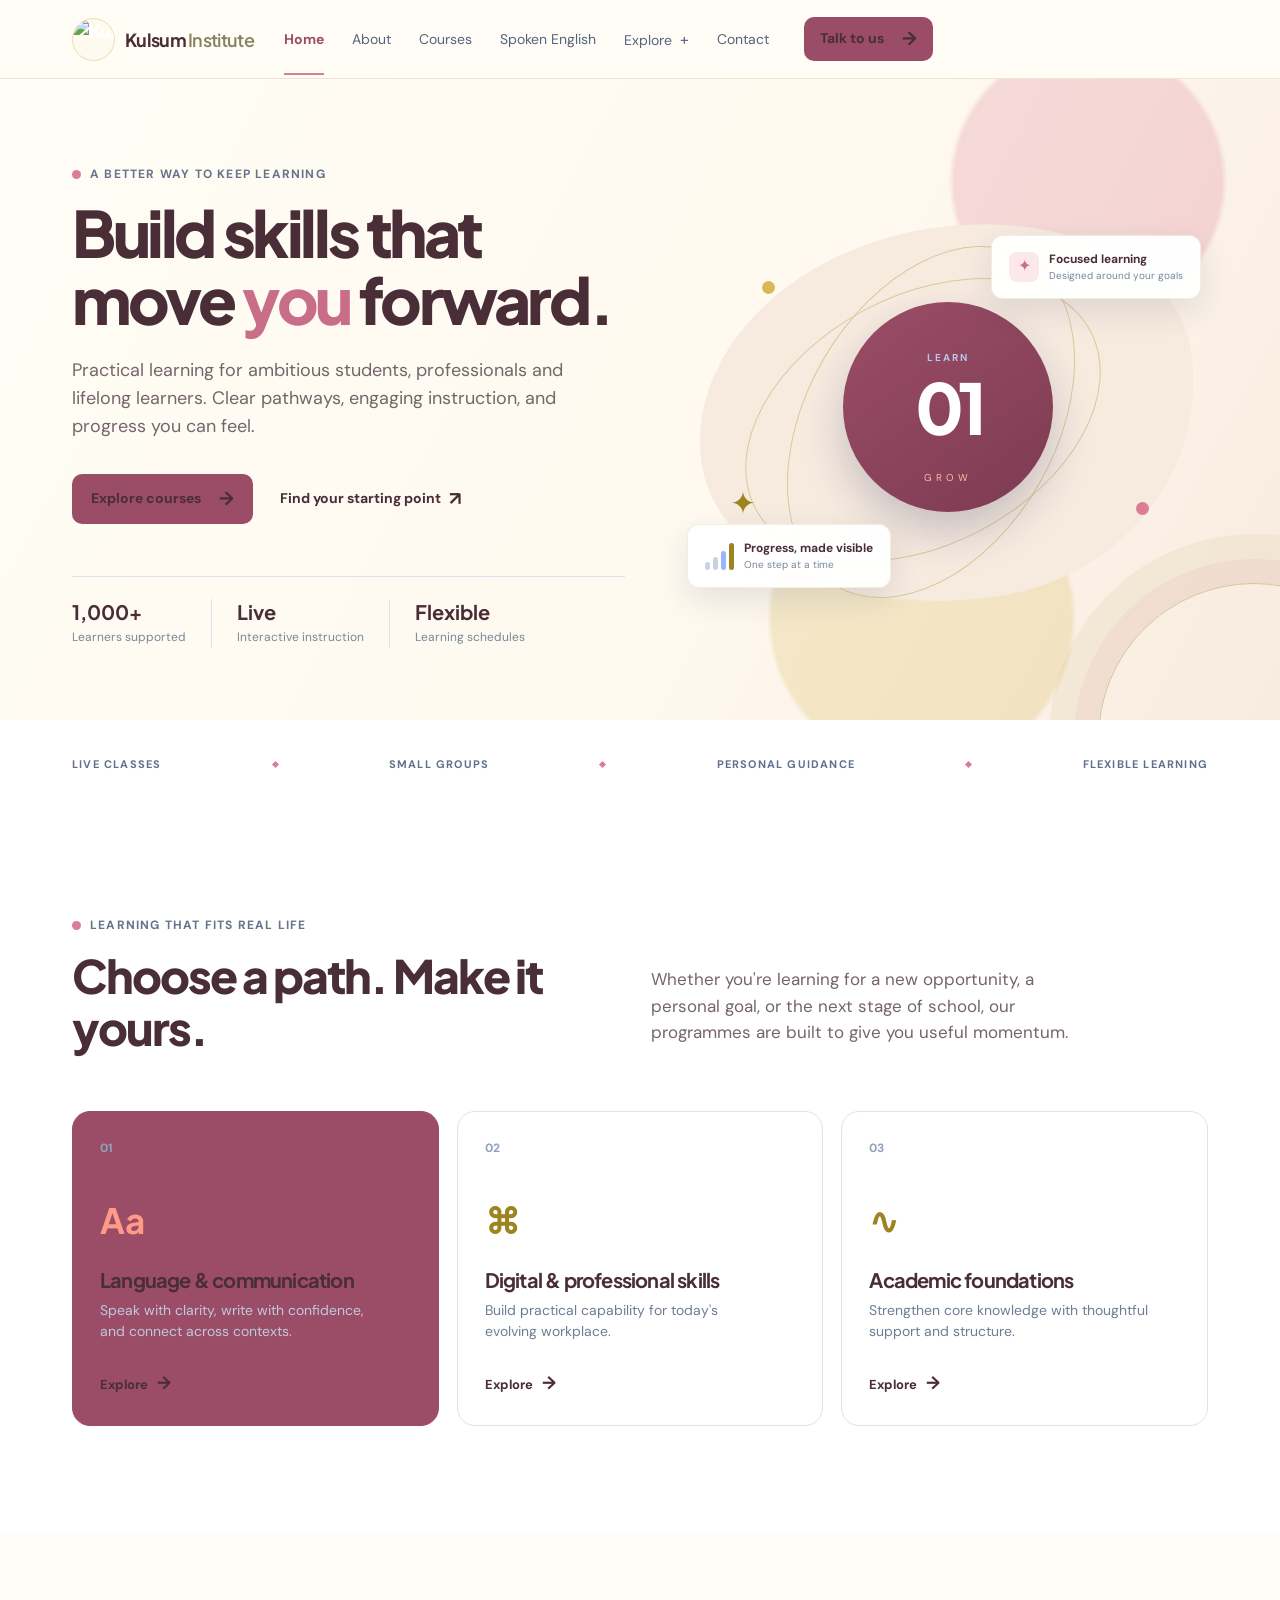
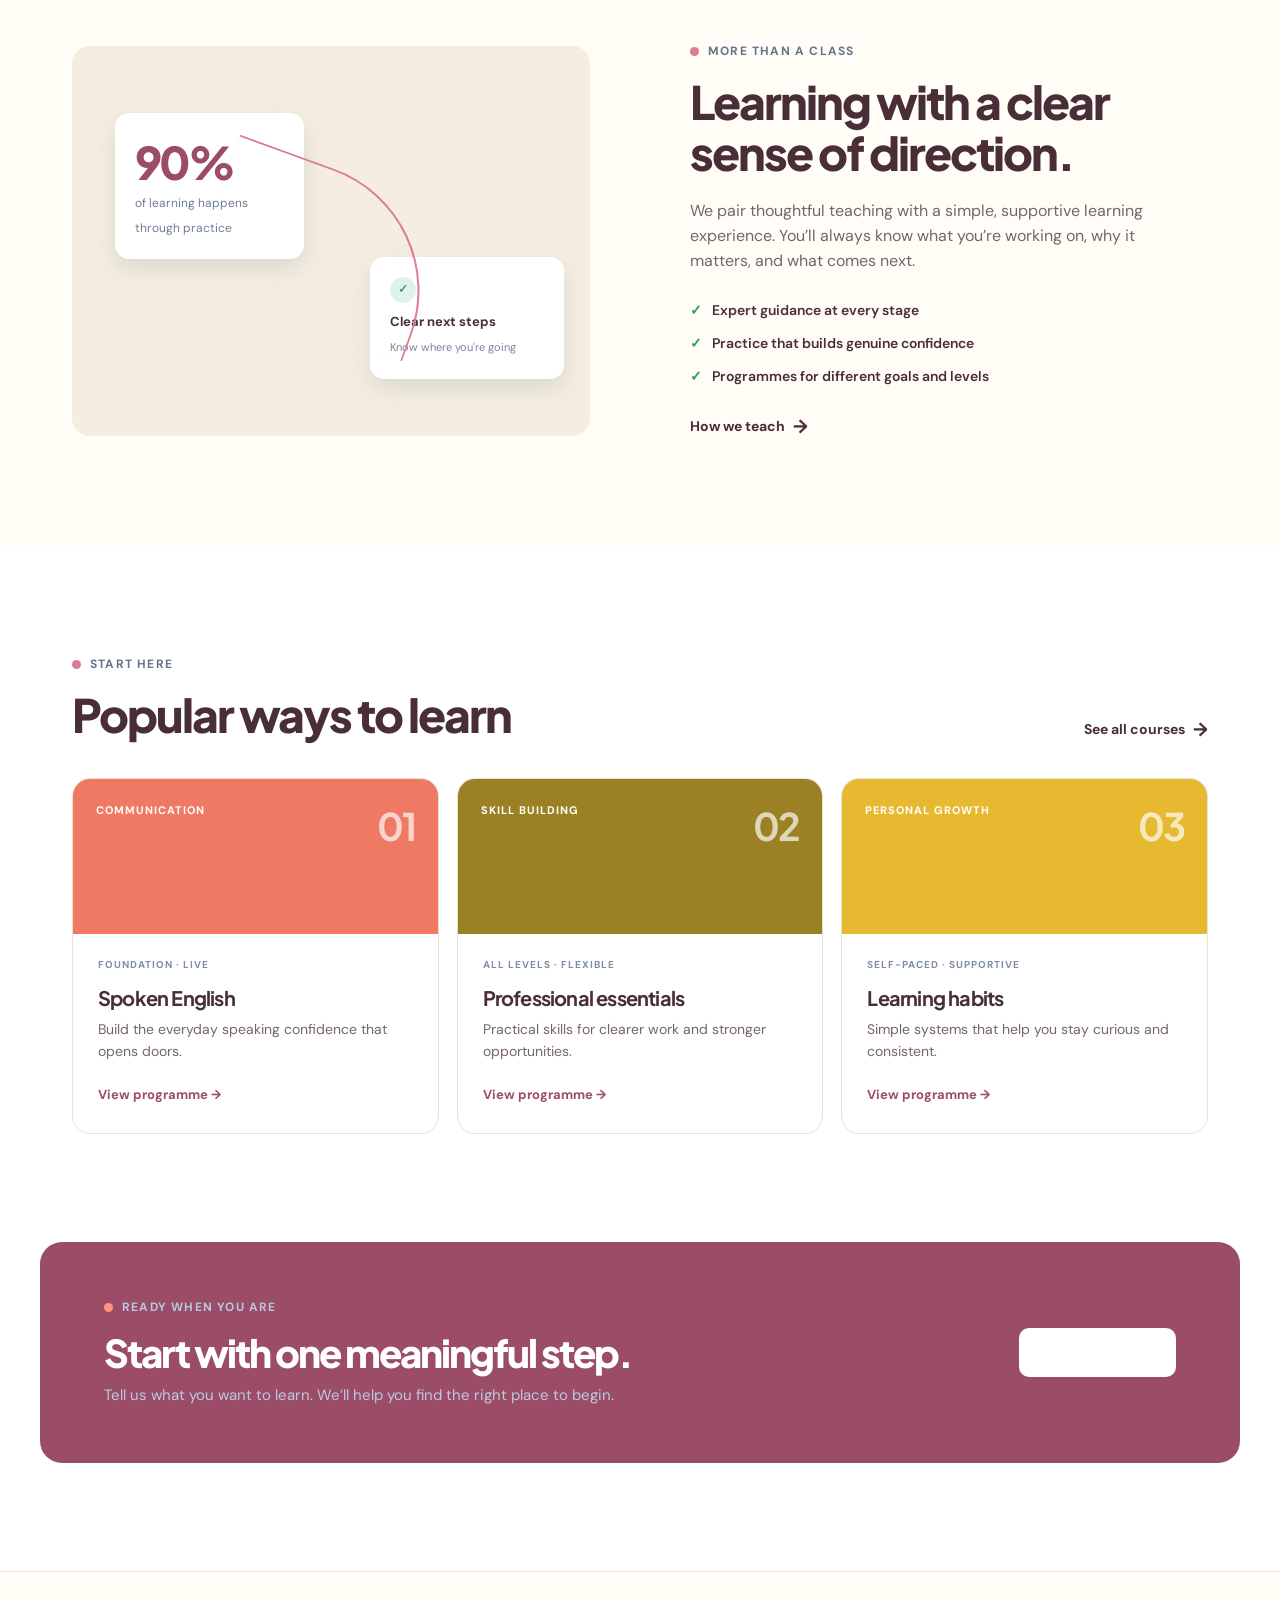
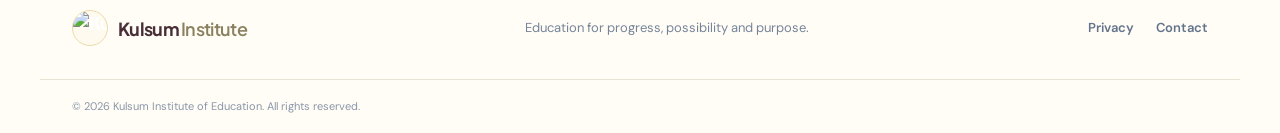
==== index.html @ 6d48fe0d "Add files via upload" ====
<!DOCTYPE html>
<html lang="en">
<head>
  <meta charset="UTF-8"><meta name="viewport" content="width=device-width, initial-scale=1.0">
  <title>Kulsum Institute of Education | Learn with purpose</title>
  <meta name="description" content="Kulsum Institute of Education offers practical, expert-led courses for school, work and personal growth.">
  <link rel="preconnect" href="https://fonts.googleapis.com"><link rel="preconnect" href="https://fonts.gstatic.com" crossorigin>
  <link href="https://fonts.googleapis.com/css2?family=DM+Sans:wght@400;500;600;700&family=Plus+Jakarta+Sans:wght@600;700;800&display=swap" rel="stylesheet">
  <link rel="stylesheet" href="institute.css"><script defer src="script.js"></script>
</head>
<body class="institute-site">
  <header class="inst-header"><div class="inst-container inst-nav">
    <a class="inst-brand" href="index.html" aria-label="Kulsum Institute of Education home"><span class="inst-mark">K</span><span>Kulsum <b>Institute</b></span></a>
    <nav aria-label="Main navigation"><ul class="inst-links"><li><a class="active" href="index.html">Home</a></li><li><a href="about.html">About us</a></li><li><a href="courses.html">Courses</a></li><li><a href="free-courses.html">Free resources</a></li><li><a href="contact.html">Contact</a></li></ul></nav>
    <a class="inst-button inst-button-dark nav-cta" href="contact.html">Talk to us <span>→</span></a><button class="inst-menu" type="button" aria-label="Open navigation" aria-expanded="false"><span></span><span></span></button>
  </div></header>
  <main>
    <section class="inst-hero"><div class="inst-container hero-layout">
      <div class="hero-copy"><p class="inst-kicker"><i></i> A better way to keep learning</p><h1>Build skills that move <em>you</em> forward.</h1><p class="hero-lead">Practical learning for ambitious students, professionals and lifelong learners. Clear pathways, engaging instruction, and progress you can feel.</p><div class="hero-actions"><a class="inst-button inst-button-dark" href="courses.html">Explore courses <span>→</span></a><a class="text-link" href="free-test.html">Find your starting point <span>↗</span></a></div><div class="hero-proof"><div><strong>1,000+</strong><span>Learners supported</span></div><div><strong>Live</strong><span>Interactive instruction</span></div><div><strong>Flexible</strong><span>Learning schedules</span></div></div></div>
      <div class="hero-visual" aria-label="Illustration of learning progress"><div class="visual-orbit orbit-one"></div><div class="visual-orbit orbit-two"></div><div class="hero-panel panel-top"><span class="panel-icon">✦</span><span><b>Focused learning</b><small>Designed around your goals</small></span></div><div class="hero-core"><span class="core-small">LEARN</span><strong>01</strong><span class="core-ring">GROW</span></div><div class="hero-panel panel-bottom"><span class="progress"><i></i><i></i><i></i><i></i></span><span><b>Progress, made visible</b><small>One step at a time</small></span></div><span class="visual-dot dot-a"></span><span class="visual-dot dot-b"></span><span class="visual-star">✦</span></div>
    </div></section>
    <section class="inst-container trust-strip" aria-label="What we offer"><span>LIVE CLASSES</span><i></i><span>SMALL GROUPS</span><i></i><span>PERSONAL GUIDANCE</span><i></i><span>FLEXIBLE LEARNING</span></section>
    <section class="inst-section inst-container pathway-section"><div class="section-intro"><p class="inst-kicker"><i></i> Learning that fits real life</p><h2>Choose a path. Make it yours.</h2></div><p class="intro-copy">Whether you're learning for a new opportunity, a personal goal, or the next stage of school, our programmes are built to give you useful momentum.</p><div class="path-grid"><a href="courses.html" class="path-card path-card-featured"><span class="path-number">01</span><div class="path-symbol">Aa</div><h3>Language &amp; communication</h3><p>Speak with clarity, write with confidence, and connect across contexts.</p><span class="path-arrow">Explore <b>→</b></span></a><a href="courses.html" class="path-card"><span class="path-number">02</span><div class="path-symbol">⌘</div><h3>Digital &amp; professional skills</h3><p>Build practical capability for today's evolving workplace.</p><span class="path-arrow">Explore <b>→</b></span></a><a href="courses.html" class="path-card"><span class="path-number">03</span><div class="path-symbol">∿</div><h3>Academic foundations</h3><p>Strengthen core knowledge with thoughtful support and structure.</p><span class="path-arrow">Explore <b>→</b></span></a></div></section>
    <section class="inst-section inst-surface"><div class="inst-container outcomes-layout"><div class="outcome-art"><div class="outcome-grid"></div><div class="outcome-card one"><b>90%</b><span>of learning happens<br>through practice</span></div><div class="outcome-card two"><span class="mini-check">✓</span><b>Clear next steps</b><small>Know where you're going</small></div><div class="outcome-line"></div></div><div class="outcome-copy"><p class="inst-kicker"><i></i> More than a class</p><h2>Learning with a clear sense of direction.</h2><p>We pair thoughtful teaching with a simple, supportive learning experience. You’ll always know what you’re working on, why it matters, and what comes next.</p><ul class="check-list"><li>Expert guidance at every stage</li><li>Practice that builds genuine confidence</li><li>Programmes for different goals and levels</li></ul><a class="text-link" href="about.html">How we teach <span>→</span></a></div></div></section>
    <section class="inst-section inst-container featured-section"><div class="featured-heading"><div><p class="inst-kicker"><i></i> Start here</p><h2>Popular ways to learn</h2></div><a class="text-link" href="courses.html">See all courses <span>→</span></a></div><div class="program-grid"><article class="program-card"><div class="program-top coral"><span>COMMUNICATION</span><b>01</b></div><div class="program-body"><p class="program-meta">FOUNDATION · LIVE</p><h3>Spoken English</h3><p>Build the everyday speaking confidence that opens doors.</p><a href="spoken-english.html">View programme <span>→</span></a></div></article><article class="program-card"><div class="program-top blue"><span>SKILL BUILDING</span><b>02</b></div><div class="program-body"><p class="program-meta">ALL LEVELS · FLEXIBLE</p><h3>Professional essentials</h3><p>Practical skills for clearer work and stronger opportunities.</p><a href="courses.html">View programme <span>→</span></a></div></article><article class="program-card"><div class="program-top yellow"><span>PERSONAL GROWTH</span><b>03</b></div><div class="program-body"><p class="program-meta">SELF-PACED · SUPPORTIVE</p><h3>Learning habits</h3><p>Simple systems that help you stay curious and consistent.</p><a href="courses.html">View programme <span>→</span></a></div></article></div></section>
    <section class="inst-container inst-cta"><div><p class="inst-kicker light"><i></i> Ready when you are</p><h2>Start with one meaningful step.</h2><p>Tell us what you want to learn. We’ll help you find the right place to begin.</p></div><a class="inst-button inst-button-light" href="contact.html">Get in touch <span>→</span></a></section>
  </main>
  <footer class="inst-footer"><div class="inst-container footer-row"><a class="inst-brand" href="index.html"><span class="inst-mark">K</span><span>Kulsum <b>Institute</b></span></a><p>Education for progress, possibility and purpose.</p><div><a href="privacy-policy.html">Privacy</a><a href="contact.html">Contact</a></div></div><div class="inst-container copyright-row">© 2026 Kulsum Institute of Education. All rights reserved.</div></footer>
</body></html>
---- institute.css ----
:root{--navy:#102a43;--ink:#172b4d;--muted:#61708a;--cream:#f7f8fc;--line:#dfe5ee;--coral:#ff8066;--blue:#5c8cf6;--yellow:#f6c84c;--radius:18px}*{box-sizing:border-box}.institute-site{margin:0;background:#fff;color:var(--ink);font:400 16px/1.55 'DM Sans',Arial,sans-serif}.institute-site a{text-decoration:none;color:inherit}.inst-container{max-width:1200px;margin:auto;padding-left:32px;padding-right:32px}.inst-header{background:rgba(255,255,255,.94);border-bottom:1px solid #edf0f4;position:sticky;top:0;z-index:20;backdrop-filter:blur(10px)}.inst-nav{height:78px;display:flex;align-items:center;gap:30px}.inst-brand{display:flex;align-items:center;gap:10px;font:700 18px 'Plus Jakarta Sans',sans-serif;letter-spacing:-.7px;white-space:nowrap}.inst-brand b{font-weight:600;color:#70809a}.inst-mark{width:34px;height:34px;border-radius:10px;display:grid;place-items:center;background:var(--navy);color:#fff;font:800 18px 'Plus Jakarta Sans',sans-serif}.inst-links{display:flex;align-items:center;gap:28px;list-style:none;padding:0;margin:0 0 0 auto}.inst-links a{font-size:14px;color:#53647e;padding:28px 0 25px;border-bottom:2px solid transparent}.inst-links a:hover,.inst-links a.active{color:var(--navy);border-color:var(--coral);font-weight:700}.inst-button{display:inline-flex;align-items:center;justify-content:center;gap:18px;border-radius:10px;padding:14px 19px;font-size:14px;font-weight:700;transition:transform .2s,background .2s}.inst-button:hover{transform:translateY(-2px)}.inst-button span,.text-link span{font-size:19px;line-height:12px}.inst-button-dark{background:var(--navy);color:#fff}.inst-button-light{background:#fff;color:var(--navy)}.nav-cta{margin-left:5px;padding:11px 16px}.inst-menu{display:none;background:none;border:0;margin-left:auto;padding:8px}.inst-menu span{display:block;width:23px;height:2px;background:var(--navy);margin:5px}
.inst-hero{overflow:hidden;background:linear-gradient(115deg,#f8faff 0%,#f8faff 63%,#f4f1ff 100%);padding:86px 0 72px}.hero-layout{display:grid;grid-template-columns:1.03fr .97fr;gap:62px;align-items:center}.inst-kicker{display:flex;align-items:center;gap:9px;margin:0 0 15px;color:#66738b;font-size:12px;font-weight:700;text-transform:uppercase;letter-spacing:1.2px}.inst-kicker i{height:9px;width:9px;background:var(--coral);border-radius:50%;display:inline-block}.hero-copy h1,.course-hero h1{font:800 clamp(42px,5vw,68px)/1.06 'Plus Jakarta Sans',sans-serif;letter-spacing:-3.4px;margin:0 0 23px;max-width:680px}.hero-copy h1 em{font-style:normal;color:var(--coral)}.hero-lead{color:var(--muted);font-size:18px;max-width:570px;margin:0}.hero-actions{display:flex;align-items:center;gap:27px;margin:33px 0 52px}.text-link{font-size:14px;font-weight:700;color:var(--navy);display:inline-flex;align-items:center;gap:8px}.text-link:hover{color:var(--coral)}.hero-proof{display:flex;border-top:1px solid #dce3ef;padding-top:22px}.hero-proof div{padding:0 25px;border-left:1px solid #dce3ef}.hero-proof div:first-child{border:0;padding-left:0}.hero-proof strong{display:block;font:700 20px 'Plus Jakarta Sans',sans-serif}.hero-proof span{font-size:12px;color:#78869b}.hero-visual{height:406px;position:relative;isolation:isolate}.hero-visual:before{content:'';position:absolute;inset:24px 10px 8px;background:#e6eaff;border-radius:52% 48% 45% 55% / 53% 43% 57% 47%;transform:rotate(-9deg);z-index:-3}.visual-orbit{border:1px solid #bdc8ed;border-radius:50%;position:absolute}.orbit-one{width:380px;height:250px;left:46px;top:91px;transform:rotate(-28deg)}.orbit-two{width:250px;height:380px;left:119px;top:28px;transform:rotate(30deg)}.hero-core{position:absolute;width:210px;height:210px;border-radius:50%;background:var(--navy);color:#fff;left:50%;top:50%;transform:translate(-50%,-50%);display:flex;align-items:center;justify-content:center;box-shadow:0 21px 42px rgba(35,51,91,.22)}.hero-core strong{font:800 70px 'Plus Jakarta Sans',sans-serif;letter-spacing:-6px}.core-small{position:absolute;top:48px;font-size:10px;letter-spacing:2px;font-weight:700;color:#b7c8ec}.core-ring{position:absolute;bottom:26px;font-size:10px;letter-spacing:4px;color:#ffb6a6}.hero-panel{position:absolute;background:rgba(255,255,255,.96);border-radius:12px;padding:14px 17px;box-shadow:0 12px 30px rgba(50,69,111,.12);display:flex;gap:10px;align-items:center;z-index:2}.hero-panel b{display:block;font-size:12px}.hero-panel small{display:block;font-size:10px;color:#78869b}.panel-top{top:31px;right:7px}.panel-bottom{bottom:22px;left:0}.panel-icon{width:30px;height:30px;border-radius:8px;display:grid;place-items:center;background:#fff0ec;color:#f26a4e}.progress{display:flex;gap:3px;align-items:flex-end;height:28px}.progress i{display:block;width:5px;background:#c9d2e2;border-radius:3px}.progress i:nth-child(1){height:8px}.progress i:nth-child(2){height:13px}.progress i:nth-child(3){height:19px;background:#9ab5fc}.progress i:nth-child(4){height:27px;background:var(--blue)}.visual-dot{position:absolute;width:13px;height:13px;border-radius:50%;background:var(--yellow);z-index:2}.dot-a{top:77px;left:75px}.dot-b{right:59px;bottom:95px;background:var(--coral)}.visual-star{position:absolute;color:var(--blue);left:43px;bottom:82px;font-size:31px}.trust-strip{min-height:88px;display:flex;align-items:center;justify-content:space-between;gap:20px;font-size:11px;font-weight:700;letter-spacing:1.2px;color:#60708a}.trust-strip i{height:5px;width:5px;transform:rotate(45deg);background:var(--coral)}
.inst-section{padding-top:108px;padding-bottom:108px}.pathway-section{display:grid;grid-template-columns:1fr 1fr;gap:22px}.section-intro h2,.outcome-copy h2,.featured-heading h2,.simple-cta h2{font:800 clamp(31px,3.6vw,47px)/1.12 'Plus Jakarta Sans',sans-serif;letter-spacing:-2px;margin:0}.intro-copy{font-size:17px;color:var(--muted);max-width:440px;align-self:end;margin:0 0 8px}.path-grid{grid-column:1/-1;display:grid;grid-template-columns:repeat(3,1fr);gap:18px;margin-top:36px}.path-card{min-height:315px;border:1px solid var(--line);border-radius:var(--radius);padding:27px;position:relative;display:flex;flex-direction:column;transition:transform .2s,box-shadow .2s}.path-card:hover{transform:translateY(-5px);box-shadow:0 16px 34px rgba(35,53,89,.1)}.path-card-featured{background:var(--navy);border-color:var(--navy);color:white}.path-number{font-size:12px;color:#91a1ba;font-weight:700}.path-symbol{font:700 35px 'Plus Jakarta Sans',sans-serif;margin:40px 0 25px;color:var(--blue)}.path-card-featured .path-symbol{color:#ff9a86}.path-card h3{font:700 20px 'Plus Jakarta Sans',sans-serif;letter-spacing:-.8px;margin:0 0 8px}.path-card p{font-size:14px;color:#6e7e94;margin:0;max-width:285px}.path-card-featured p{color:#bdc9df}.path-arrow{font-size:13px;font-weight:700;margin-top:auto;padding-top:24px}.path-arrow b{font-size:18px;margin-left:6px}.inst-surface{background:var(--cream)}.outcomes-layout{display:grid;grid-template-columns:1fr 1fr;align-items:center;gap:100px}.outcome-art{height:390px;position:relative;border-radius:18px;overflow:hidden;background:#e9efff}.outcome-grid{position:absolute;inset:0;background:linear-gradient(90deg,transparent 49.7%,rgba(94,126,190,.15) 50%,transparent 50.3%),linear-gradient(transparent 49.7%,rgba(94,126,190,.15) 50%,transparent 50.3%);background-size:68px 68px}.outcome-card{position:absolute;background:#fff;border-radius:14px;padding:20px;box-shadow:0 10px 25px rgba(46,67,112,.13)}.outcome-card.one{top:67px;left:43px;width:189px}.outcome-card.one b{font:800 45px 'Plus Jakarta Sans',sans-serif;letter-spacing:-3px;display:block;color:var(--navy)}.outcome-card span{font-size:12px;color:#6e7d95}.outcome-card.two{right:26px;bottom:57px;width:194px}.outcome-card.two b{font-size:13px;display:block;margin:9px 0 2px}.outcome-card small{font-size:11px;color:#78869b}.mini-check{width:26px;height:26px;display:grid;place-items:center;border-radius:50%;background:#dcf5e8;color:#279461;font-weight:700}.outcome-line{position:absolute;width:230px;height:158px;border:2px solid var(--coral);border-left:0;border-bottom:0;border-radius:0 130px 0 0;left:134px;top:123px;transform:rotate(20deg)}.outcome-copy>p:not(.inst-kicker){font-size:16px;color:var(--muted);max-width:490px;margin:20px 0}.check-list{padding:0;list-style:none;margin:27px 0}.check-list li{font-size:14px;font-weight:600;margin:11px 0}.check-list li:before{content:'✓';color:#1e9e68;margin-right:10px}.featured-heading,.simple-cta{display:flex;align-items:end;justify-content:space-between;gap:30px}.program-grid{display:grid;grid-template-columns:repeat(3,1fr);gap:18px;margin-top:38px}.program-card{border:1px solid var(--line);border-radius:var(--radius);overflow:hidden}.program-top{height:155px;padding:23px;display:flex;justify-content:space-between;color:#fff;font-size:11px;font-weight:700;letter-spacing:1px}.program-top b{font:700 38px 'Plus Jakarta Sans',sans-serif;letter-spacing:-2px;opacity:.68}.coral{background:#ef7962}.blue{background:#668be9}.yellow{background:#e7b931}.program-body{padding:23px 25px 26px}.program-meta{font-size:10px;font-weight:700;letter-spacing:1px;color:#7e8da3;margin:0 0 12px}.program-body h3{font:700 20px 'Plus Jakarta Sans',sans-serif;letter-spacing:-.8px;margin:0 0 9px}.program-body>p:not(.program-meta){font-size:14px;color:var(--muted);margin:0 0 20px}.program-body a{font-size:13px;font-weight:700;color:var(--navy)}.inst-cta{background:var(--navy);border-radius:22px;color:#fff;padding:56px 64px;display:flex;align-items:center;justify-content:space-between;gap:30px;margin-bottom:108px}.inst-cta h2{font:800 clamp(29px,3vw,43px)/1.1 'Plus Jakarta Sans',sans-serif;letter-spacing:-2px;margin:0 0 10px}.inst-cta p:not(.inst-kicker){margin:0;color:#bdc9dd;font-size:15px}.inst-kicker.light{color:#b8c6df}.inst-kicker.light i{background:#ff937d}.inst-footer{border-top:1px solid var(--line);padding-top:38px}.footer-row{display:flex;justify-content:space-between;align-items:center;gap:30px;padding-bottom:33px}.footer-row p{font-size:13px;color:#76849a;margin:0}.footer-row div{display:flex;gap:22px;font-size:13px;font-weight:600;color:#63738b}.copyright-row{border-top:1px solid var(--line);padding-top:18px;padding-bottom:18px;color:#8995a8;font-size:11px}
.course-hero{background:var(--cream);padding:92px 0 80px}.course-hero h1{margin-bottom:18px}.course-hero>div>p:last-child{font-size:17px;color:var(--muted);max-width:550px;margin:0}.course-catalogue{padding-top:86px;padding-bottom:108px}.catalogue-intro{display:flex;justify-content:space-between;align-items:center;gap:35px;padding-bottom:46px;border-bottom:1px solid var(--line)}.catalogue-intro p{font:700 25px/1.35 'Plus Jakarta Sans',sans-serif;letter-spacing:-1px;max-width:590px;margin:0}.catalogue-grid{display:grid;grid-template-columns:repeat(3,1fr);gap:18px;margin-top:42px}.catalogue-card{border:1px solid var(--line);border-radius:var(--radius);padding:29px}.catalogue-icon{width:52px;height:52px;border-radius:13px;display:grid;place-items:center;font:700 23px 'Plus Jakarta Sans',sans-serif;color:white;margin-bottom:28px}.catalogue-card h2{font:700 24px/1.2 'Plus Jakarta Sans',sans-serif;letter-spacing:-1.2px;margin:0 0 12px}.catalogue-card>p:not(.program-meta){color:var(--muted);font-size:14px;margin:0}.catalogue-card ul{margin:23px 0;padding:0;list-style:none;border-top:1px solid var(--line)}.catalogue-card li{font-size:13px;padding:10px 0;border-bottom:1px solid var(--line);color:#53637a}.catalogue-card li:before{content:'→';color:var(--coral);margin-right:9px}.simple-cta{align-items:center}.simple-cta>div>p:not(.inst-kicker){color:var(--muted);max-width:600px;margin:14px 0 0}
@media(max-width:900px){.inst-links{gap:16px}.hero-layout,.outcomes-layout{gap:36px}.hero-visual{transform:scale(.88);transform-origin:center}.inst-cta{padding:45px}.catalogue-grid{gap:12px}}@media(max-width:720px){.inst-container{padding-left:21px;padding-right:21px}.inst-nav{height:68px}.inst-menu{display:block}.inst-links{display:none;position:absolute;top:68px;left:0;right:0;background:white;padding:10px 21px 19px;border-bottom:1px solid var(--line);flex-direction:column;align-items:stretch;gap:0}.inst-links.open{display:flex}.inst-links a{display:block;padding:11px 0;border-width:0}.nav-cta{display:none}.inst-hero{padding:57px 0 44px}.hero-layout,.outcomes-layout{grid-template-columns:1fr}.hero-copy h1,.course-hero h1{letter-spacing:-2.2px}.hero-visual{height:330px;transform:scale(.78);margin:-20px -35px -14px}.hero-proof div{padding:0 12px}.hero-proof span{font-size:10px}.trust-strip{padding-top:20px;padding-bottom:20px;flex-wrap:wrap;justify-content:center;gap:12px;font-size:9px}.trust-strip i{display:none}.inst-section{padding-top:70px;padding-bottom:70px}.pathway-section{grid-template-columns:1fr}.path-grid,.program-grid,.catalogue-grid{grid-template-columns:1fr;margin-top:27px}.path-card{min-height:265px}.path-symbol{margin:28px 0 16px}.outcome-art{height:315px;order:2}.outcome-copy{order:1}.featured-heading,.simple-cta,.catalogue-intro,.inst-cta,.footer-row{align-items:flex-start;flex-direction:column}.inst-cta{padding:35px 27px;margin-bottom:70px}.footer-row{gap:20px}.course-hero{padding:61px 0}.course-catalogue{padding-top:60px;padding-bottom:70px}.catalogue-intro p{font-size:21px}.catalogue-card{padding:24px}.outcome-card.one{top:36px;left:22px}.outcome-card.two{bottom:23px;right:16px}.outcome-line{left:84px;top:90px}}
.inst-dropdown{position:relative}.inst-dropdown details{position:relative}.inst-dropdown summary{cursor:pointer;list-style:none;font-size:14px;color:#53647e;padding:28px 0 25px}.inst-dropdown summary::-webkit-details-marker{display:none}.inst-dropdown summary span{font-size:16px;margin-left:4px}.inst-dropdown details[open] summary{color:var(--navy);font-weight:700}.inst-dropdown details[open] summary span{display:inline-block;transform:rotate(45deg)}.inst-dropdown-panel{position:absolute;top:58px;right:-18px;width:218px;padding:10px;background:#fff;border:1px solid var(--line);border-radius:12px;box-shadow:0 14px 30px rgba(25,50,85,.14);z-index:25}.inst-dropdown-panel a{display:block;padding:9px 10px!important;border:0!important;font-size:13px!important;color:#53647e}.inst-dropdown-panel a:hover,.inst-dropdown-panel a.active{background:#f4f7fc;border-radius:7px;color:var(--navy)!important}.inst-dropdown-panel a.active{font-weight:700}
@media(max-width:720px){.inst-dropdown summary{padding:11px 0;font-size:14px}.inst-dropdown-panel{position:static;width:auto;border:0;box-shadow:none;padding:0 0 4px 12px;background:transparent}.inst-dropdown-panel a{padding:8px 4px!important}}

/* Logo-led colour refinements: warm ivory, blush pink, olive and antique gold. */
:root{--navy:#3D4936;--ink:#34402F;--muted:#687061;--cream:#FFFDF6;--line:#E7E3D3;--coral:#DB7D96;--blue:#9D8421;--yellow:#D7B957}
.inst-header{background:rgba(255,253,246,.95);border-color:#eee6d0}.inst-brand b{color:#8A8060}.inst-mark{width:43px;height:43px;border-radius:50%;display:grid;place-items:center;background:#fffaf0;overflow:hidden;border:1px solid #eadca9;flex:0 0 auto}.inst-mark img{width:100%;height:100%;object-fit:cover}.inst-hero{background:linear-gradient(115deg,#fffdf6 0%,#fffdf6 63%,#fbf4ef 100%)}.hero-visual:before{background:#f7eadf}.visual-orbit{border-color:#d8c99b}.outcome-art{background:#f5eee0}.outcome-grid{background:linear-gradient(90deg,transparent 49.7%,rgba(139,116,37,.14) 50%,transparent 50.3%),linear-gradient(transparent 49.7%,rgba(139,116,37,.14) 50%,transparent 50.3%);background-size:68px 68px}.blue{background:#9B8124}.inst-footer{background:#fffdf6}.footer-row .inst-mark{width:36px;height:36px}

/* Colourful logo-inspired hero treatment for Home and Courses. */
.inst-hero,.course-hero{position:relative;isolation:isolate;overflow:hidden;background:radial-gradient(circle at 85% 16%,rgba(219,125,150,.25) 0 11%,transparent 11.5%),radial-gradient(circle at 72% 84%,rgba(215,185,87,.25) 0 14%,transparent 14.5%),linear-gradient(118deg,#fffdf6 0%,#fff9ef 58%,#f8ebdf 100%)}.inst-hero::after,.course-hero::after{content:'';position:absolute;width:310px;height:310px;border:1px solid rgba(157,132,33,.38);border-radius:50%;right:-130px;bottom:-175px;box-shadow:0 0 0 24px rgba(219,125,150,.09),0 0 0 49px rgba(157,132,33,.07);z-index:-1}.course-hero::before{content:'✦';position:absolute;right:15%;top:32%;font-size:42px;color:#DB7D96;opacity:.7;z-index:-1}.hero-copy h1 em{color:#C96E89}.hero-panel{border:1px solid rgba(157,132,33,.14)}.hero-core{background:linear-gradient(145deg,#3D4936,#596344)}.panel-icon{background:#fce8ec;color:#C96E89}

/* Replace the former dark green primary with the logo's deeper rose. */
:root{--navy:#9B4D67;--ink:#492E38;--muted:#75656B}.inst-button-dark,.hero-core,.path-card-featured,.inst-cta{background:#9B4D67}.hero-core{background:linear-gradient(145deg,#9B4D67,#7D3B52)}.inst-footer{background:#fffdf6}.inst-links a:hover,.inst-links a.active,.text-link{color:#9B4D67}.inst-button-light{color:#9B4D67}
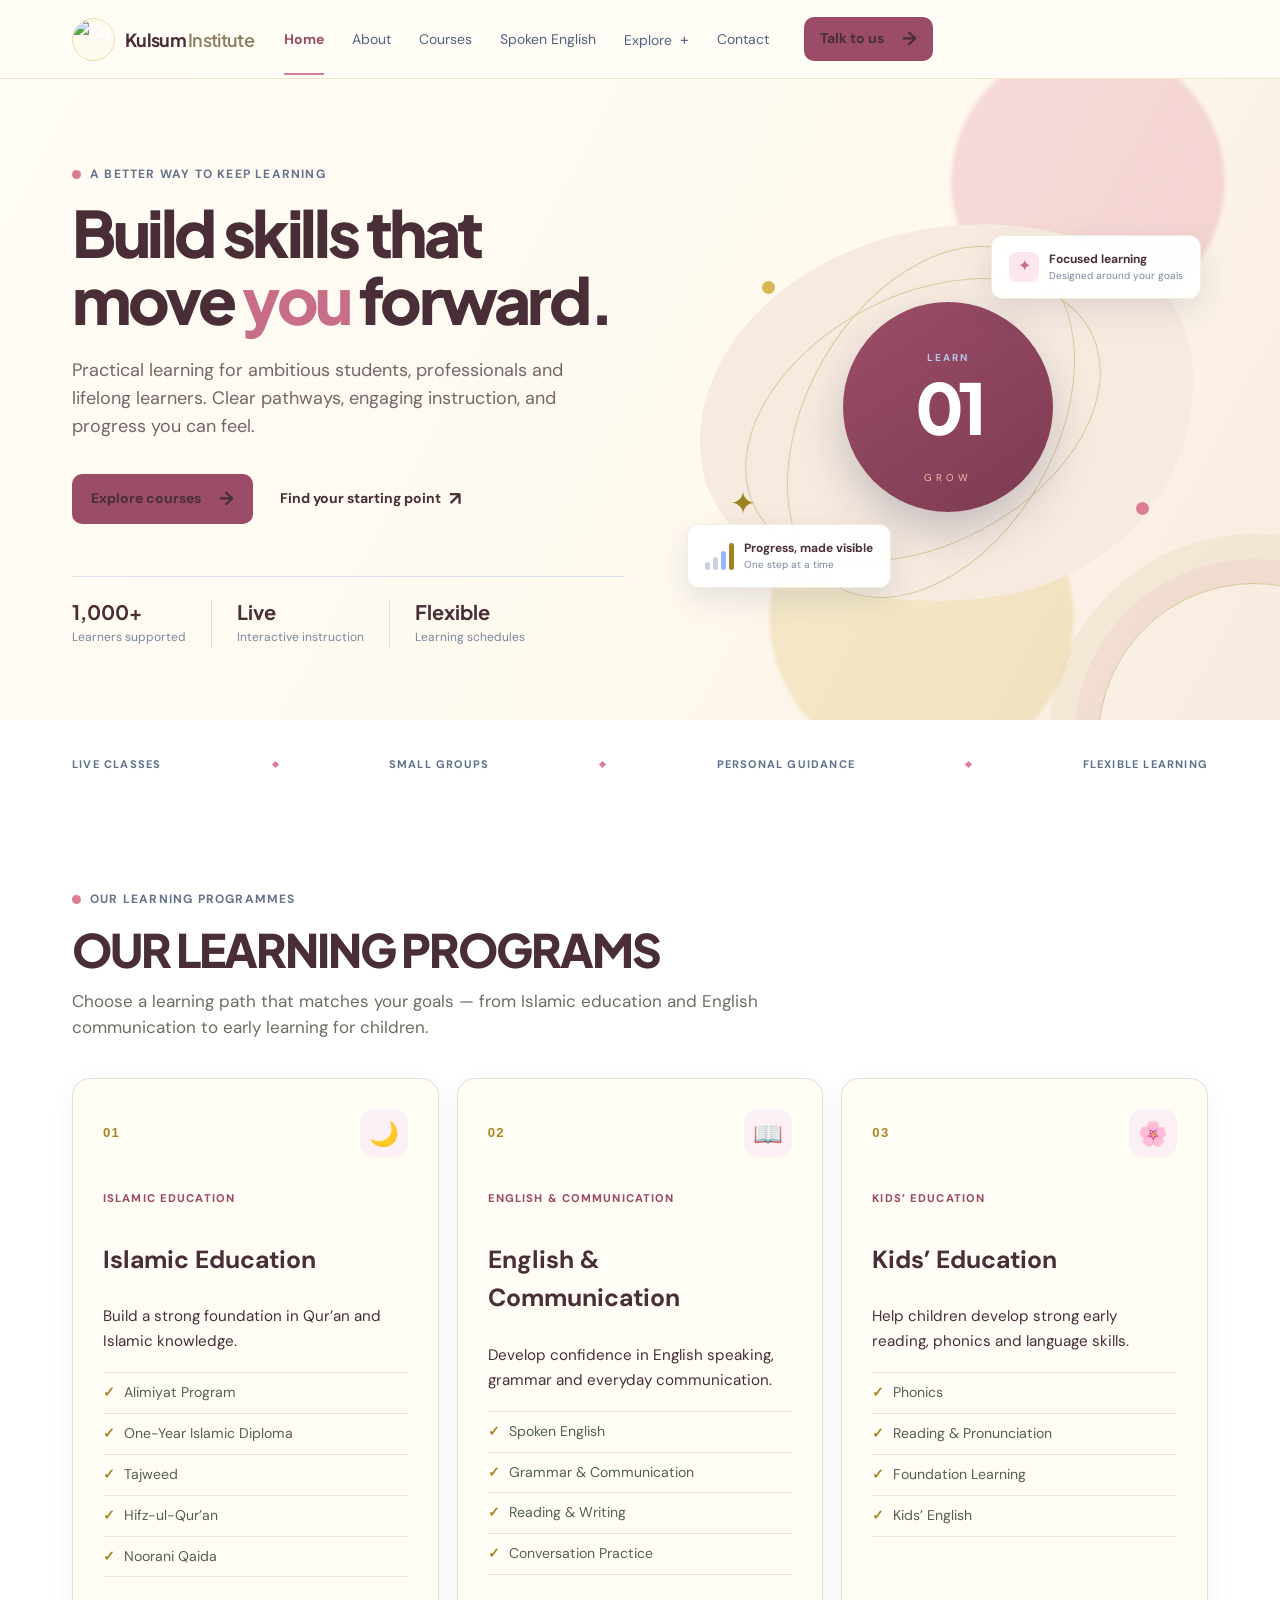
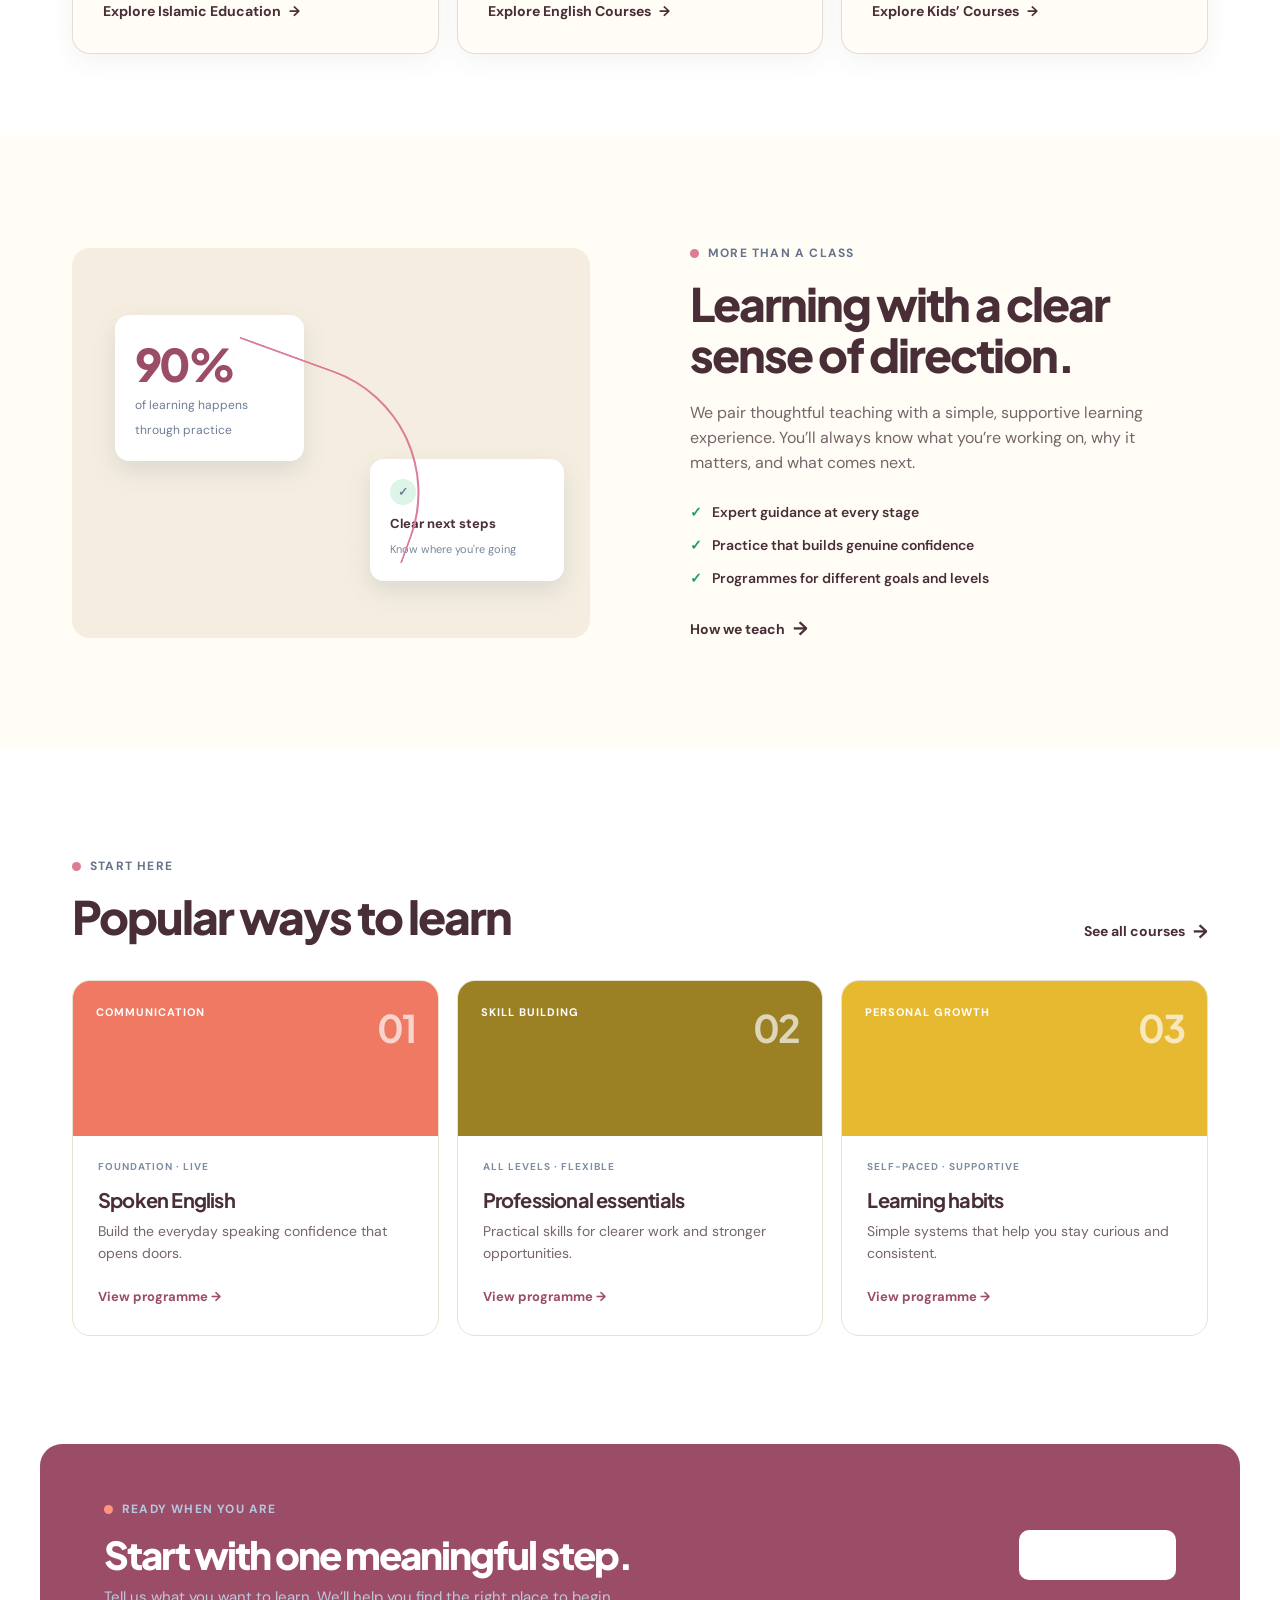
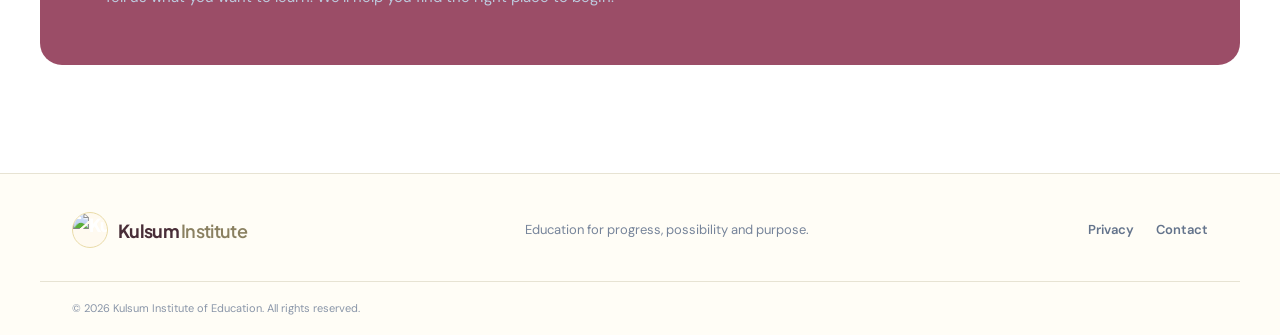
==== commit 5bbfaae6: "Update index.html" ====
--- a/index.html
+++ b/index.html
@@ -7,6 +7,33 @@
   <link rel="preconnect" href="https://fonts.googleapis.com"><link rel="preconnect" href="https://fonts.gstatic.com" crossorigin>
   <link href="https://fonts.googleapis.com/css2?family=DM+Sans:wght@400;500;600;700&family=Plus+Jakarta+Sans:wght@600;700;800&display=swap" rel="stylesheet">
   <link rel="stylesheet" href="institute.css"><script defer src="script.js"></script>
+
+    <style>
+      .learning-programs-section{padding-top:82px;padding-bottom:82px}
+      .learning-programs-section .section-intro{margin-bottom:12px}
+      .learning-programs-section .intro-copy{max-width:720px;margin:0 0 38px;color:#687061}
+      .learning-program-grid{display:grid;grid-template-columns:repeat(3,1fr);gap:18px}
+      .learning-program-card{
+        position:relative;background:#fffdf6;border:1px solid rgba(82,91,59,.18);
+        border-radius:18px;padding:30px;display:flex;flex-direction:column;min-height:500px;
+        box-shadow:0 8px 24px rgba(61,73,54,.06);transition:transform .2s ease,box-shadow .2s ease,border-color .2s ease
+      }
+      .learning-program-card:hover{transform:translateY(-5px);box-shadow:0 16px 34px rgba(61,73,54,.11);border-color:rgba(155,77,103,.35)}
+      .learning-program-top{display:flex;align-items:center;justify-content:space-between;margin-bottom:22px}
+      .learning-program-number{font-family:'Jost',Arial,sans-serif;font-size:.82rem;font-weight:700;letter-spacing:.1em;color:#a98522}
+      .learning-program-icon{width:48px;height:48px;display:grid;place-items:center;border-radius:14px;background:#fbf1f4;font-size:1.5rem}
+      .learning-program-label{font-size:.7rem!important;font-weight:800;letter-spacing:.1em;text-transform:uppercase;color:#9b4d67!important;margin-bottom:8px!important}
+      .learning-program-card h3{font-size:1.55rem;margin-bottom:10px;color:#492e38}
+      .learning-program-card>p:not(.learning-program-label){font-size:.95rem;line-height:1.65;margin-bottom:18px}
+      .learning-program-card ul{list-style:none;margin:0 0 24px;padding:0;border-top:1px solid rgba(82,91,59,.12)}
+      .learning-program-card li{padding:9px 0;border-bottom:1px solid rgba(82,91,59,.12);font-size:.88rem;color:#536052}
+      .learning-program-card li::before{content:'✓';margin-right:9px;color:#a98522;font-weight:700}
+      .learning-program-link{margin-top:auto;display:inline-flex;align-items:center;gap:8px;font-size:.88rem;font-weight:700;color:#9b4d67}
+      .learning-program-link span{transition:transform .2s ease}
+      .learning-program-link:hover span{transform:translateX(4px)}
+      @media(max-width:980px){.learning-program-grid{grid-template-columns:1fr}.learning-program-card{min-height:auto}}
+      @media(max-width:760px){.learning-programs-section{padding-top:58px;padding-bottom:58px}.learning-program-card{padding:24px}}
+    </style>
 </head>
 <body class="institute-site">
   <header class="inst-header"><div class="inst-container inst-nav">
@@ -20,7 +47,68 @@
       <div class="hero-visual" aria-label="Illustration of learning progress"><div class="visual-orbit orbit-one"></div><div class="visual-orbit orbit-two"></div><div class="hero-panel panel-top"><span class="panel-icon">✦</span><span><b>Focused learning</b><small>Designed around your goals</small></span></div><div class="hero-core"><span class="core-small">LEARN</span><strong>01</strong><span class="core-ring">GROW</span></div><div class="hero-panel panel-bottom"><span class="progress"><i></i><i></i><i></i><i></i></span><span><b>Progress, made visible</b><small>One step at a time</small></span></div><span class="visual-dot dot-a"></span><span class="visual-dot dot-b"></span><span class="visual-star">✦</span></div>
     </div></section>
     <section class="inst-container trust-strip" aria-label="What we offer"><span>LIVE CLASSES</span><i></i><span>SMALL GROUPS</span><i></i><span>PERSONAL GUIDANCE</span><i></i><span>FLEXIBLE LEARNING</span></section>
-    <section class="inst-section inst-container pathway-section"><div class="section-intro"><p class="inst-kicker"><i></i> Learning that fits real life</p><h2>Choose a path. Make it yours.</h2></div><p class="intro-copy">Whether you're learning for a new opportunity, a personal goal, or the next stage of school, our programmes are built to give you useful momentum.</p><div class="path-grid"><a href="courses.html" class="path-card path-card-featured"><span class="path-number">01</span><div class="path-symbol">Aa</div><h3>Language &amp; communication</h3><p>Speak with clarity, write with confidence, and connect across contexts.</p><span class="path-arrow">Explore <b>→</b></span></a><a href="courses.html" class="path-card"><span class="path-number">02</span><div class="path-symbol">⌘</div><h3>Digital &amp; professional skills</h3><p>Build practical capability for today's evolving workplace.</p><span class="path-arrow">Explore <b>→</b></span></a><a href="courses.html" class="path-card"><span class="path-number">03</span><div class="path-symbol">∿</div><h3>Academic foundations</h3><p>Strengthen core knowledge with thoughtful support and structure.</p><span class="path-arrow">Explore <b>→</b></span></a></div></section>
+
+    <section class="inst-section inst-container learning-programs-section" aria-labelledby="learning-programs-title">
+      <div class="section-intro">
+        <p class="inst-kicker"><i></i> Our learning programmes</p>
+        <h2 id="learning-programs-title">OUR LEARNING PROGRAMS</h2>
+      </div>
+      <p class="intro-copy">Choose a learning path that matches your goals — from Islamic education and English communication to early learning for children.</p>
+
+      <div class="learning-program-grid">
+        <article class="learning-program-card islamic">
+          <div class="learning-program-top">
+            <span class="learning-program-number">01</span>
+            <span class="learning-program-icon" aria-hidden="true">🌙</span>
+          </div>
+          <p class="learning-program-label">ISLAMIC EDUCATION</p>
+          <h3>Islamic Education</h3>
+          <p>Build a strong foundation in Qur’an and Islamic knowledge.</p>
+          <ul>
+            <li>Alimiyat Program</li>
+            <li>One-Year Islamic Diploma</li>
+            <li>Tajweed</li>
+            <li>Hifz-ul-Qur’an</li>
+            <li>Noorani Qaida</li>
+          </ul>
+          <a href="courses.html#islamic-education" class="learning-program-link">Explore Islamic Education <span>→</span></a>
+        </article>
+
+        <article class="learning-program-card english">
+          <div class="learning-program-top">
+            <span class="learning-program-number">02</span>
+            <span class="learning-program-icon" aria-hidden="true">📖</span>
+          </div>
+          <p class="learning-program-label">ENGLISH &amp; COMMUNICATION</p>
+          <h3>English &amp; Communication</h3>
+          <p>Develop confidence in English speaking, grammar and everyday communication.</p>
+          <ul>
+            <li>Spoken English</li>
+            <li>Grammar &amp; Communication</li>
+            <li>Reading &amp; Writing</li>
+            <li>Conversation Practice</li>
+          </ul>
+          <a href="courses.html#english-communication" class="learning-program-link">Explore English Courses <span>→</span></a>
+        </article>
+
+        <article class="learning-program-card kids">
+          <div class="learning-program-top">
+            <span class="learning-program-number">03</span>
+            <span class="learning-program-icon" aria-hidden="true">🌸</span>
+          </div>
+          <p class="learning-program-label">KIDS’ EDUCATION</p>
+          <h3>Kids’ Education</h3>
+          <p>Help children develop strong early reading, phonics and language skills.</p>
+          <ul>
+            <li>Phonics</li>
+            <li>Reading &amp; Pronunciation</li>
+            <li>Foundation Learning</li>
+            <li>Kids’ English</li>
+          </ul>
+          <a href="courses.html#kids-education" class="learning-program-link">Explore Kids’ Courses <span>→</span></a>
+        </article>
+      </div>
+    </section>
     <section class="inst-section inst-surface"><div class="inst-container outcomes-layout"><div class="outcome-art"><div class="outcome-grid"></div><div class="outcome-card one"><b>90%</b><span>of learning happens<br>through practice</span></div><div class="outcome-card two"><span class="mini-check">✓</span><b>Clear next steps</b><small>Know where you're going</small></div><div class="outcome-line"></div></div><div class="outcome-copy"><p class="inst-kicker"><i></i> More than a class</p><h2>Learning with a clear sense of direction.</h2><p>We pair thoughtful teaching with a simple, supportive learning experience. You’ll always know what you’re working on, why it matters, and what comes next.</p><ul class="check-list"><li>Expert guidance at every stage</li><li>Practice that builds genuine confidence</li><li>Programmes for different goals and levels</li></ul><a class="text-link" href="about.html">How we teach <span>→</span></a></div></div></section>
     <section class="inst-section inst-container featured-section"><div class="featured-heading"><div><p class="inst-kicker"><i></i> Start here</p><h2>Popular ways to learn</h2></div><a class="text-link" href="courses.html">See all courses <span>→</span></a></div><div class="program-grid"><article class="program-card"><div class="program-top coral"><span>COMMUNICATION</span><b>01</b></div><div class="program-body"><p class="program-meta">FOUNDATION · LIVE</p><h3>Spoken English</h3><p>Build the everyday speaking confidence that opens doors.</p><a href="spoken-english.html">View programme <span>→</span></a></div></article><article class="program-card"><div class="program-top blue"><span>SKILL BUILDING</span><b>02</b></div><div class="program-body"><p class="program-meta">ALL LEVELS · FLEXIBLE</p><h3>Professional essentials</h3><p>Practical skills for clearer work and stronger opportunities.</p><a href="courses.html">View programme <span>→</span></a></div></article><article class="program-card"><div class="program-top yellow"><span>PERSONAL GROWTH</span><b>03</b></div><div class="program-body"><p class="program-meta">SELF-PACED · SUPPORTIVE</p><h3>Learning habits</h3><p>Simple systems that help you stay curious and consistent.</p><a href="courses.html">View programme <span>→</span></a></div></article></div></section>
     <section class="inst-container inst-cta"><div><p class="inst-kicker light"><i></i> Ready when you are</p><h2>Start with one meaningful step.</h2><p>Tell us what you want to learn. We’ll help you find the right place to begin.</p></div><a class="inst-button inst-button-light" href="contact.html">Get in touch <span>→</span></a></section>
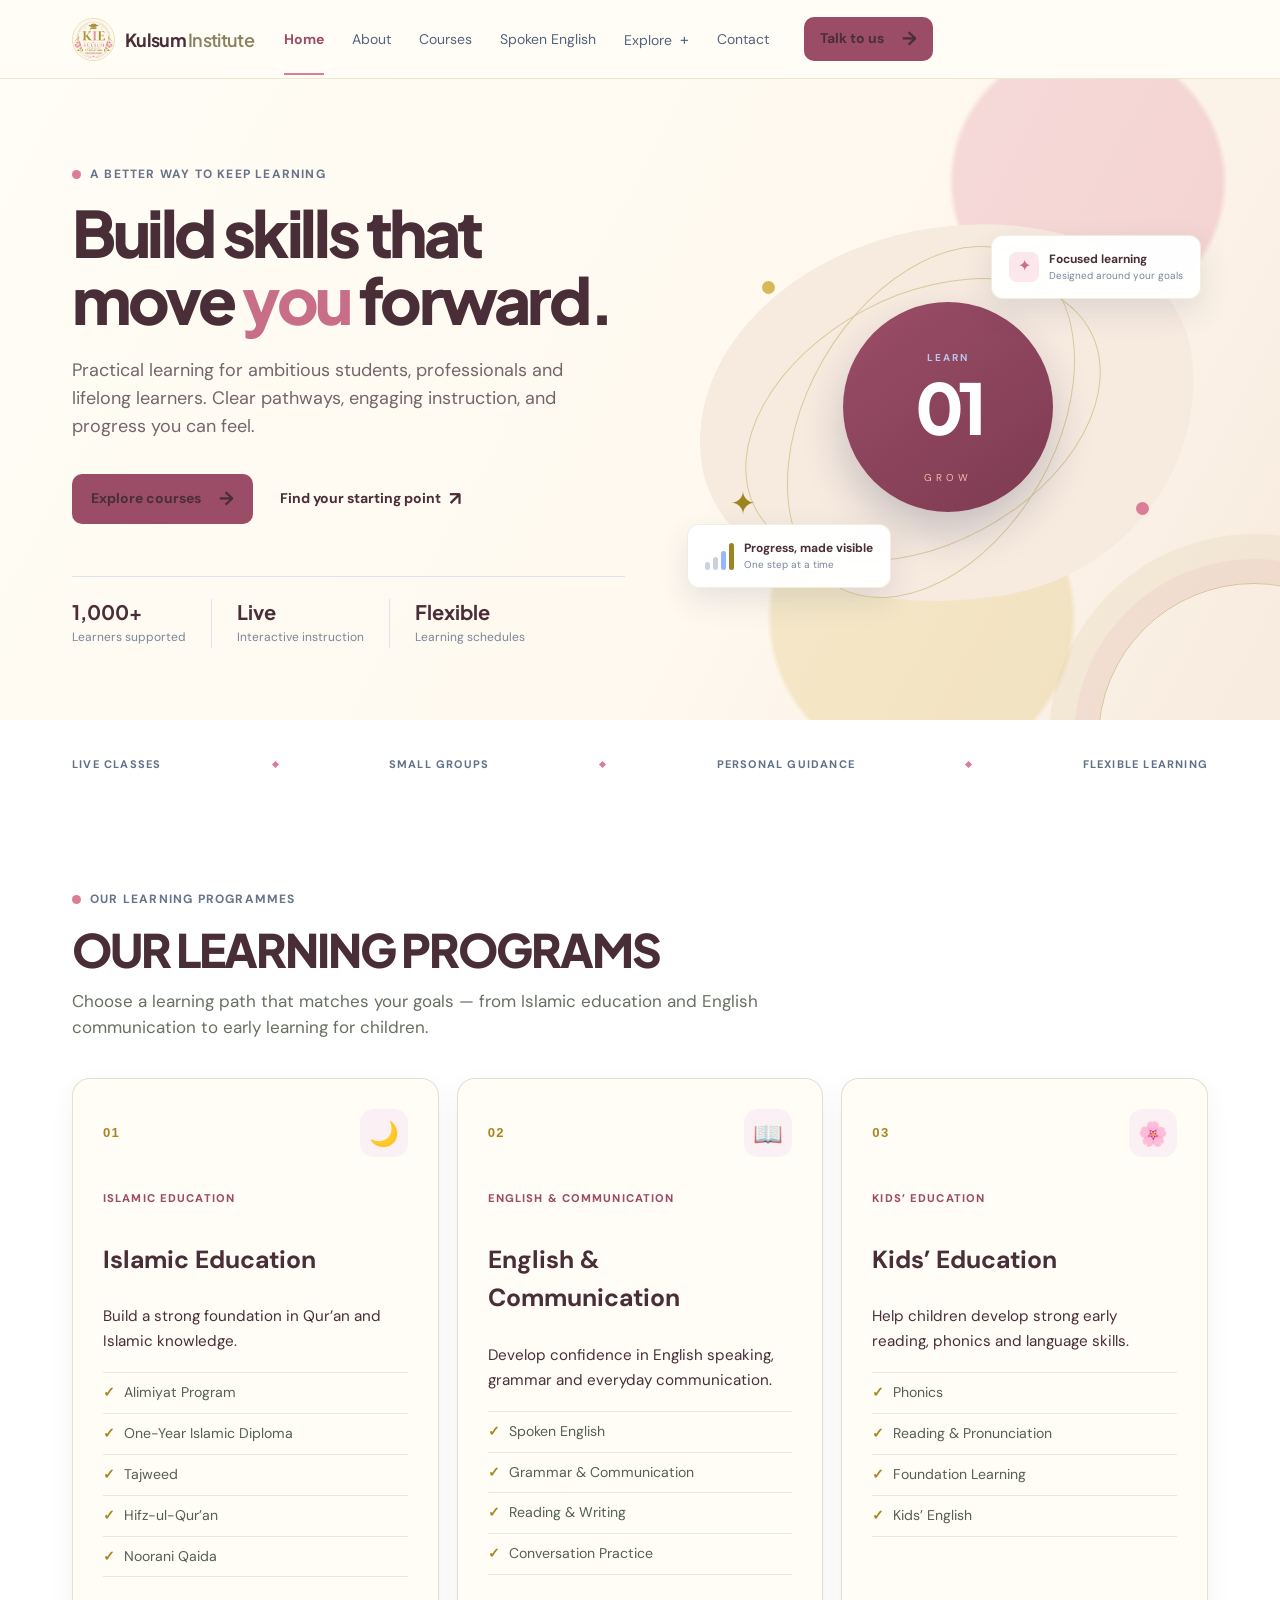
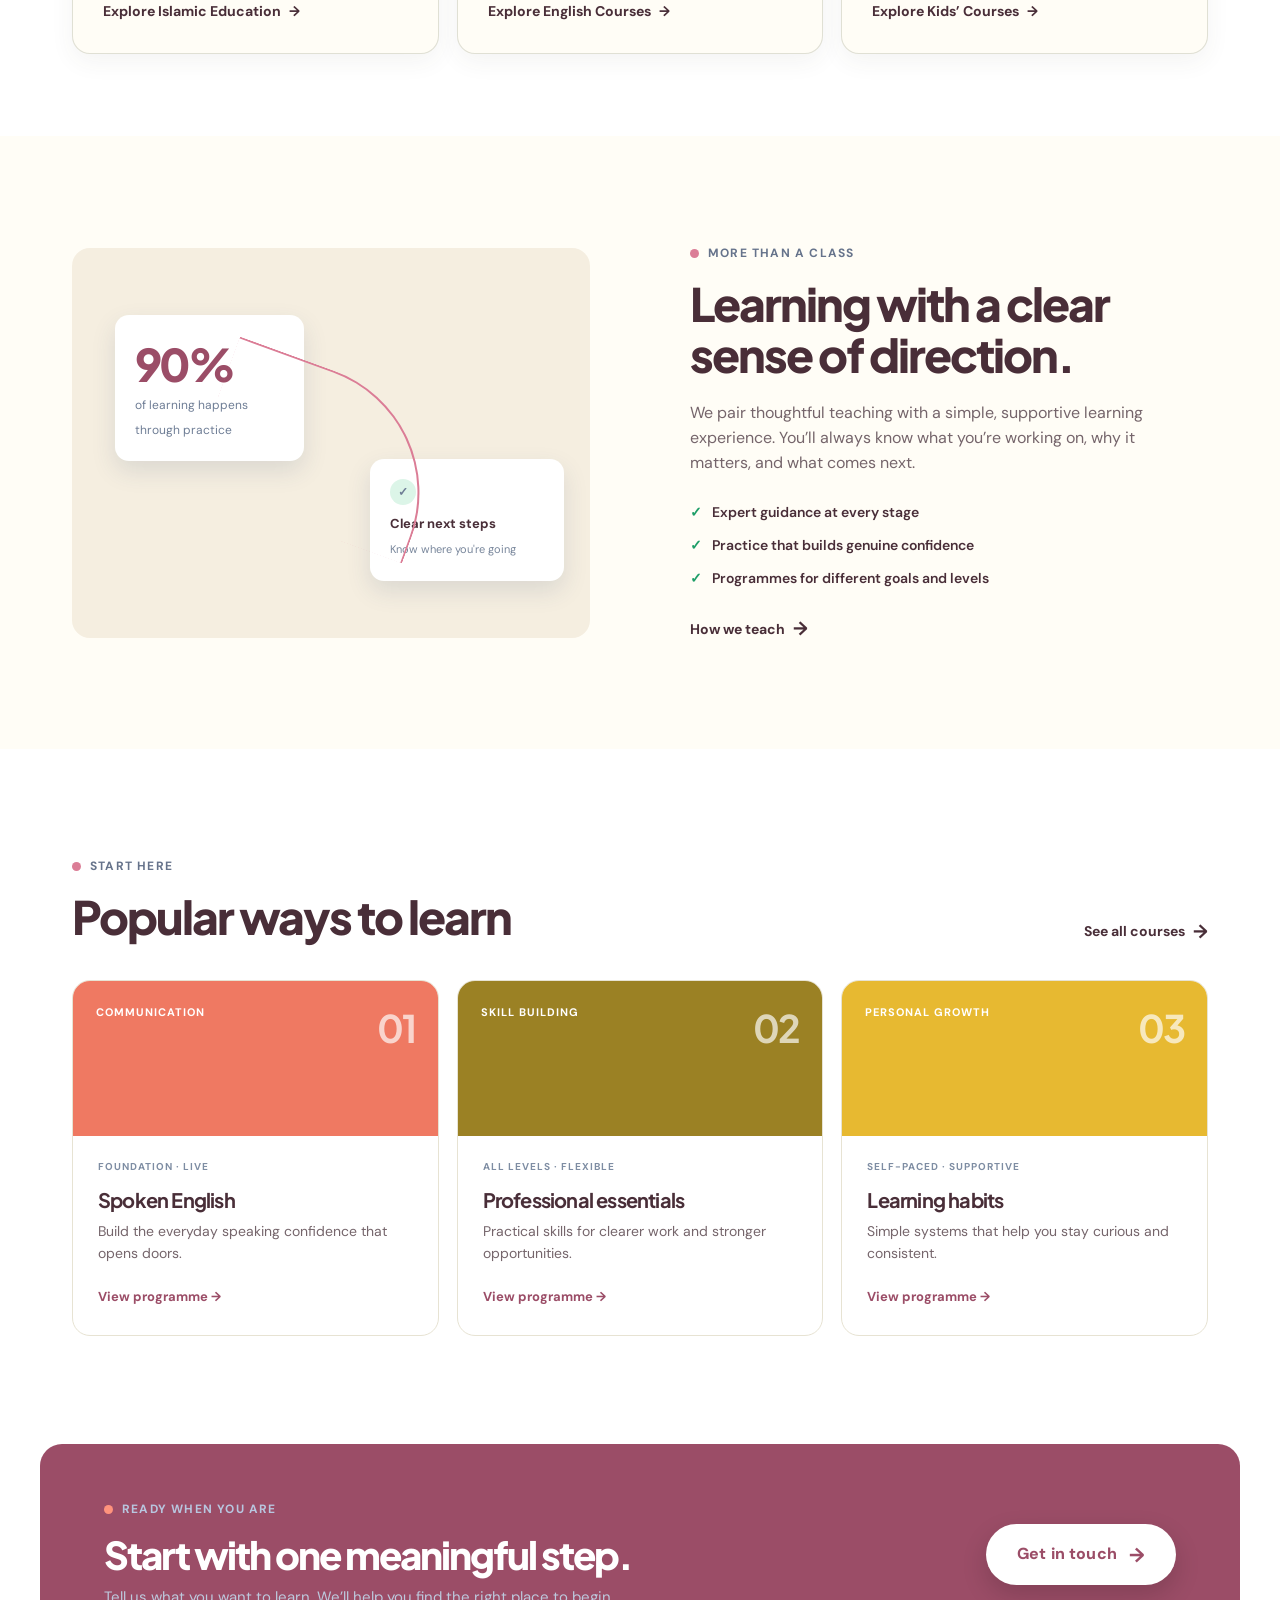
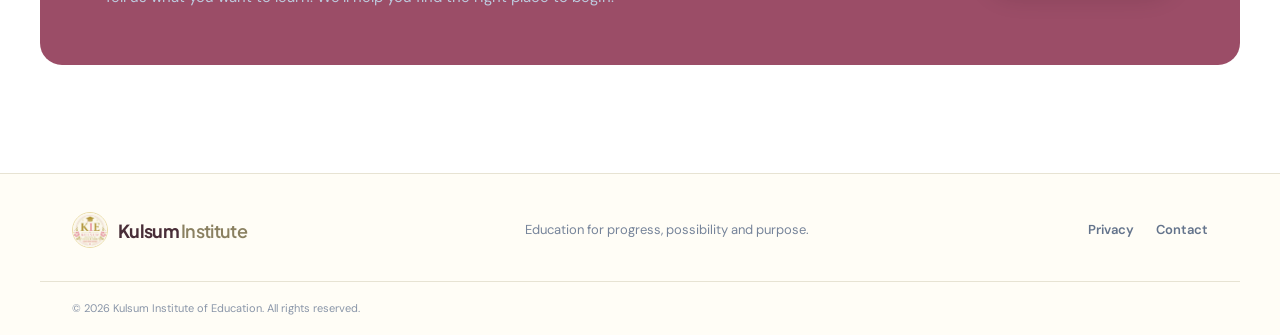
==== commit 87da4291: "Update index.html" ====
--- a/index.html
+++ b/index.html
@@ -34,6 +34,54 @@
       @media(max-width:980px){.learning-program-grid{grid-template-columns:1fr}.learning-program-card{min-height:auto}}
       @media(max-width:760px){.learning-programs-section{padding-top:58px;padding-bottom:58px}.learning-program-card{padding:24px}}
     </style>
+
+<style>
+/* Prominent CTA for the final "Ready when you are" section */
+.inst-cta .inst-button.inst-button-light{
+  display:inline-flex;
+  align-items:center;
+  justify-content:center;
+  gap:12px;
+  min-width:190px;
+  padding:16px 26px;
+  border:2px solid rgba(255,255,255,.9);
+  border-radius:999px;
+  background:#fff;
+  color:#9b4d67;
+  font-weight:800;
+  font-size:1rem;
+  letter-spacing:.01em;
+  text-decoration:none;
+  box-shadow:0 10px 26px rgba(0,0,0,.16);
+  transition:transform .2s ease,box-shadow .2s ease,background .2s ease,color .2s ease;
+}
+.inst-cta .inst-button.inst-button-light span{
+  font-size:1.25rem;
+  line-height:1;
+  transition:transform .2s ease;
+}
+.inst-cta .inst-button.inst-button-light:hover{
+  transform:translateY(-3px);
+  background:#fff8fa;
+  color:#7f3d55;
+  box-shadow:0 15px 32px rgba(0,0,0,.22);
+}
+.inst-cta .inst-button.inst-button-light:hover span{
+  transform:translateX(4px);
+}
+.inst-cta .inst-button.inst-button-light:focus-visible{
+  outline:3px solid rgba(255,255,255,.75);
+  outline-offset:4px;
+}
+@media(max-width:760px){
+  .inst-cta .inst-button.inst-button-light{
+    width:100%;
+    min-width:0;
+    margin-top:8px;
+  }
+}
+</style>
+
 </head>
 <body class="institute-site">
   <header class="inst-header"><div class="inst-container inst-nav">
